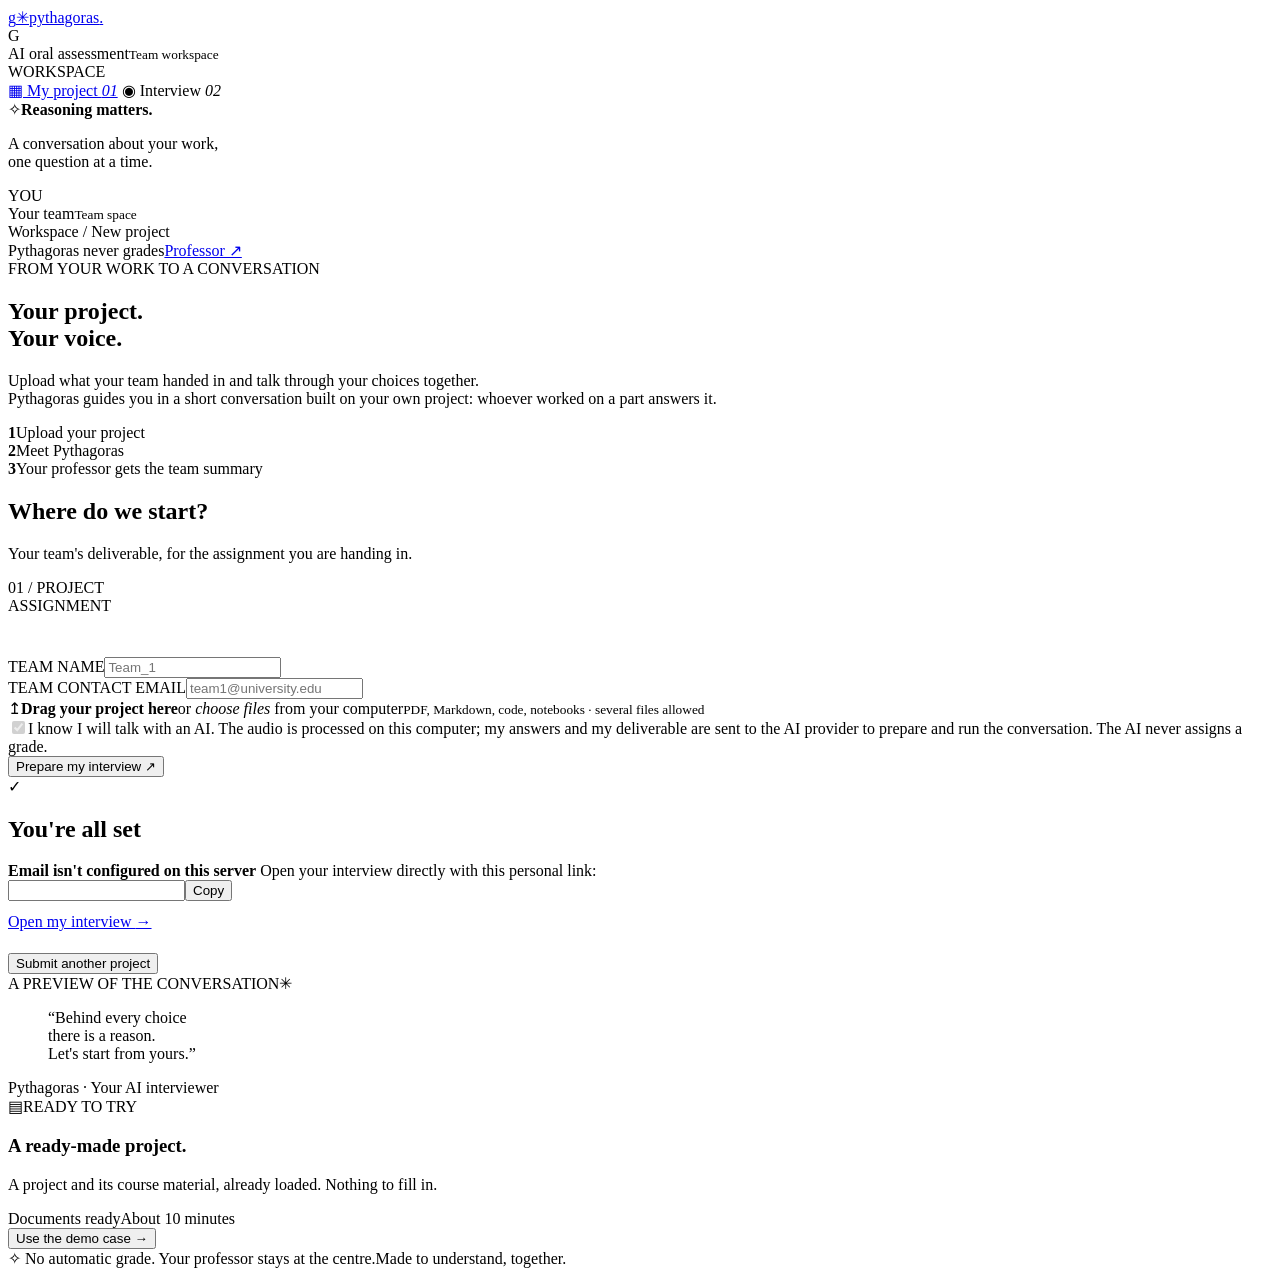
==== pythagoras/static/index.html @ 5c40b946 "Initial commit" ====
<!doctype html>
<html lang="en">
<head>
  <meta charset="utf-8">
  <meta name="viewport" content="width=device-width, initial-scale=1">
  <meta name="theme-color" content="#111714">
  <title>Pythagoras — Your project, your voice.</title>
  <link rel="preconnect" href="https://fonts.googleapis.com">
  <link rel="preconnect" href="https://fonts.gstatic.com" crossorigin>
  <link href="https://fonts.googleapis.com/css2?family=DM+Sans:opsz,wght@9..40,400;9..40,500;9..40,600;9..40,700&family=Manrope:wght@400;500;600;700;800&display=swap" rel="stylesheet">
  <link rel="stylesheet" href="/static/room.css">
</head>
<body>
<div class="app-shell">
  <aside class="sidebar"><a href="/" class="brand"><span class="brand-icon">g<span>✳</span></span>pythagoras<span class="brand-dot">.</span></a>
    <div class="workspace"><span class="workspace-icon">G</span><div>AI oral assessment<small>Team workspace</small></div></div>
    <div class="nav-label">WORKSPACE</div>
    <nav><a class="nav-item active" href="/"><span>▦</span> My project <i>01</i></a>
      <span class="nav-item off"><span>◉</span> Interview <i>02</i></span></nav>
    <div class="sidebar-bottom"><div class="sidebar-note"><span>✧</span><strong>Reasoning matters.</strong><p>A conversation about your work,<br>one question at a time.</p></div>
      <div class="profile"><div class="avatar small">YOU</div><div>Your team<small>Team space</small></div></div></div></aside>
  <main>
    <header class="topbar"><div id="breadcrumb">Workspace <span>/</span> New project</div><div class="top-right"><span class="status-dot"></span><span>Pythagoras never grades</span><span class="divider"></span><a href="/prof/login">Professor ↗</a></div></header>
    <section class="view">
      <div class="page-intro"><div class="eyebrow"><span></span> FROM YOUR WORK TO A CONVERSATION</div>
        <h1>Your project.<br><span>Your voice.</span></h1>
        <p>Upload what your team handed in and talk through your choices together.<br>Pythagoras guides you in a short conversation built on your own project: whoever worked on a part answers it.</p></div>
      <div class="steps"><div class="step current"><b>1</b><span>Upload your project</span></div><div class="step-line"></div><div class="step"><b>2</b><span>Meet Pythagoras</span></div><div class="step-line"></div><div class="step"><b>3</b><span>Your professor gets the team summary</span></div></div>

      <div class="upload-grid">
        <div>
          <div class="panel upload-panel" id="form-card">
            <div class="panel-heading"><div><h2>Where do we start?</h2><p>Your team's deliverable, for the assignment you are handing in.</p></div><span class="tiny-tag">01 / PROJECT</span></div>
            <form id="submit-form" novalidate>
              <div class="field"><label for="assignment">ASSIGNMENT</label><div id="assignment-wrap"><div class="skeleton" style="height:42px"></div></div></div>
              <div class="row-2">
                <div class="field"><label for="name">TEAM NAME</label><input type="text" id="name" name="name" autocomplete="organization" placeholder="Team_1" required></div>
                <div class="field"><label for="email">TEAM CONTACT EMAIL</label><input type="email" id="email" name="email" autocomplete="email" placeholder="team1@university.edu" required></div>
              </div>
              <div class="drop-zone" id="dropzone" tabindex="0" role="button" aria-label="Add files">
                <span class="upload-symbol">↥</span><strong>Drag your project here</strong><span>or <em>choose files</em> from your computer</span><small>PDF, Markdown, code, notebooks · several files allowed</small>
                <input type="file" id="files" multiple hidden>
              </div>
              <div class="chips" id="chips"></div>
              <label class="consent"><input type="checkbox" checked disabled><span>I know I will talk with an AI. The audio is processed on this computer; my answers and my deliverable are sent to the AI provider to prepare and run the conversation. The AI never assigns a grade.</span></label>
              <div id="form-error" class="error hidden" role="alert"></div>
              <button class="primary full" id="submit-btn" type="submit">Prepare my interview <span>↗</span></button>
            </form>
          </div>

          <div class="panel upload-panel hidden" id="success-card">
            <div class="success-mark">✓</div>
            <h2>You're all set</h2>
            <p class="lede" id="success-msg"></p>
            <div class="notice warn hidden" id="direct-link">
              <strong>Email isn't configured on this server</strong>
              Open your interview directly with this personal link:
              <div class="copy-row"><input type="text" id="invite-url" readonly><button class="btn" id="copy-invite" type="button">Copy</button></div>
              <div style="margin-top:12px"><a class="primary" id="open-invite" href="#">Open my interview <span>→</span></a></div>
            </div>
            <p style="margin:22px 0 0"><button class="secondary" id="again" type="button">Submit another project</button></p>
          </div>
        </div>

        <div class="right-stack">
          <article class="preview-card"><div class="preview-top"><span class="tiny-tag">A PREVIEW OF THE CONVERSATION</span><span class="sparkle">✳</span></div><div class="mini-orb"></div><blockquote>“Behind every choice<br>there is a reason.<br>Let's start from yours.”</blockquote><div class="preview-bottom"><span class="status-dot"></span> Pythagoras · Your AI interviewer</div></article>
          <article class="demo-card" id="demo-card"><div class="demo-heading"><span class="file-icon">▤</span><span class="tiny-tag">READY TO TRY</span></div><h3 id="demo-headline">A ready-made project.</h3>
            <p id="demo-blurb">A project and its course material, already loaded. Nothing to fill in.</p>
            <div class="demo-meta"><span id="demo-docs">Documents ready</span><span>About 10 minutes</span></div>
            <button id="sample-button" type="button"><span id="demo-cta">Use the demo case</span> <span>→</span></button>
            <div id="demo-error" class="error hidden" role="alert"></div></article>
        </div>
      </div>
      <footer class="page-footer"><span>✧ No automatic grade. Your professor stays at the centre.</span><span>Made to understand, together.</span></footer>
    </section>
  </main>
</div>
<script src="/static/app.js"></script>
<script src="/static/index.js"></script>
</body>
</html>
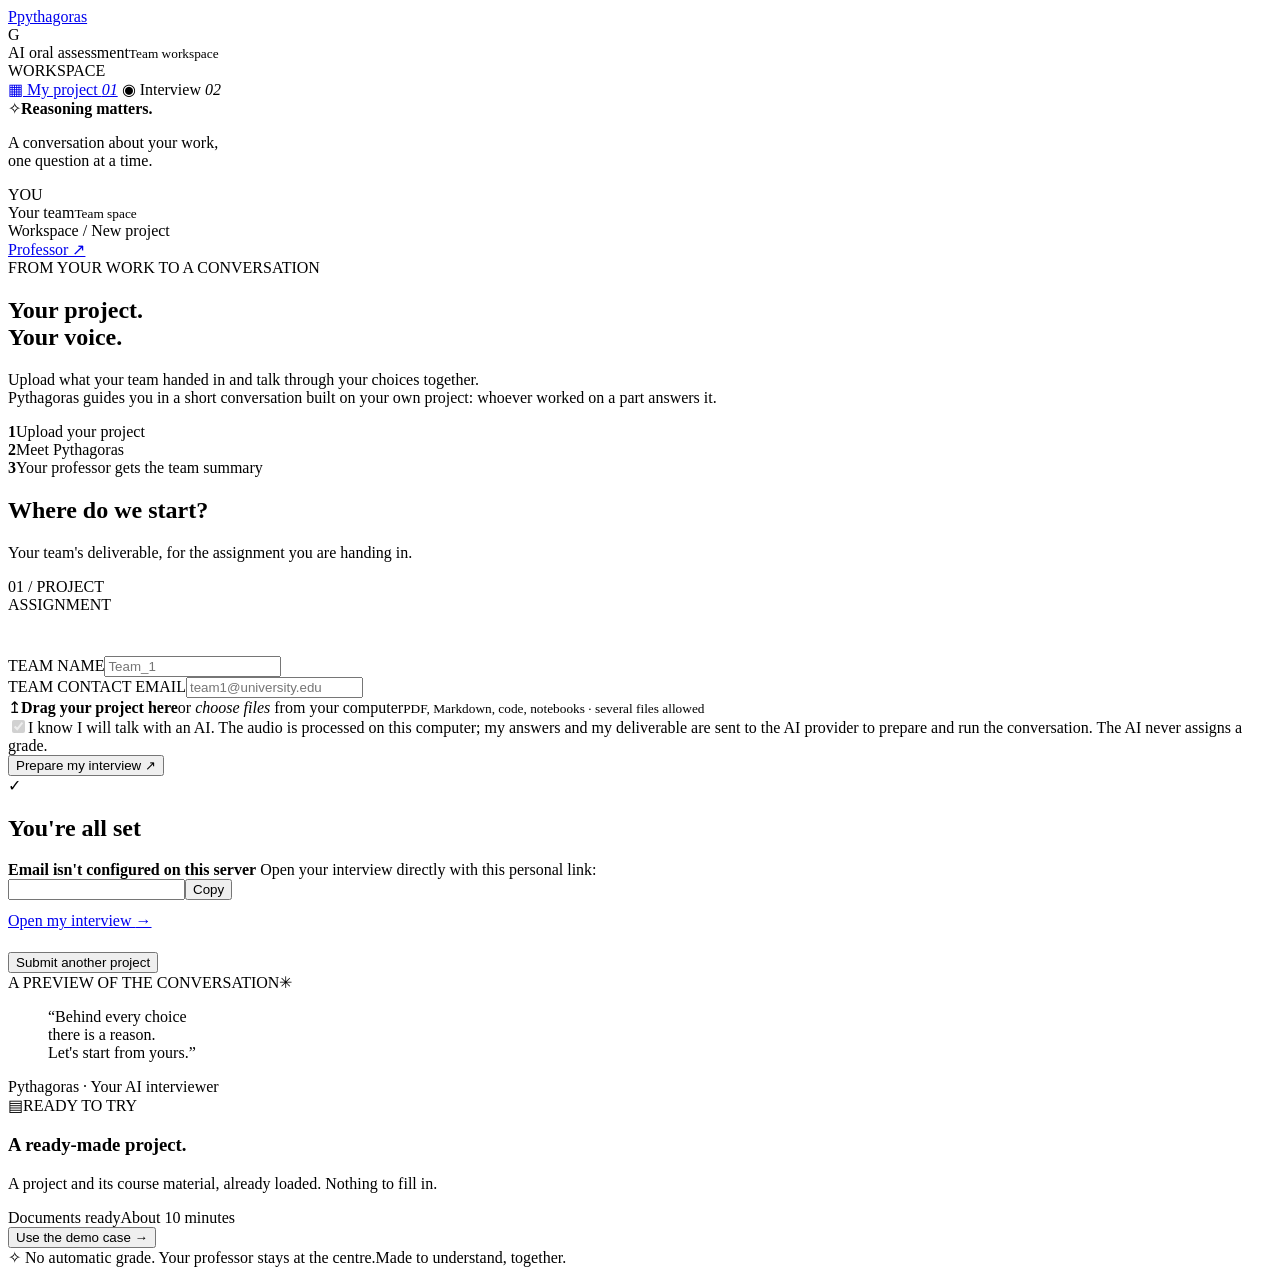
==== commit 4a1fd95c: "Remove topbar badge, P logo without dot, larger text" ====
--- a/pythagoras/static/index.html
+++ b/pythagoras/static/index.html
@@ -1,5 +1,6 @@
 <!doctype html>
 <html lang="en">
+
 <head>
   <meta charset="utf-8">
   <meta name="viewport" content="width=device-width, initial-scale=1">
@@ -7,75 +8,131 @@
   <title>Pythagoras — Your project, your voice.</title>
   <link rel="preconnect" href="https://fonts.googleapis.com">
   <link rel="preconnect" href="https://fonts.gstatic.com" crossorigin>
-  <link href="https://fonts.googleapis.com/css2?family=DM+Sans:opsz,wght@9..40,400;9..40,500;9..40,600;9..40,700&family=Manrope:wght@400;500;600;700;800&display=swap" rel="stylesheet">
+  <link
+    href="https://fonts.googleapis.com/css2?family=DM+Sans:opsz,wght@9..40,400;9..40,500;9..40,600;9..40,700&family=Manrope:wght@400;500;600;700;800&display=swap"
+    rel="stylesheet">
   <link rel="stylesheet" href="/static/room.css">
 </head>
+
 <body>
-<div class="app-shell">
-  <aside class="sidebar"><a href="/" class="brand"><span class="brand-icon">g<span>✳</span></span>pythagoras<span class="brand-dot">.</span></a>
-    <div class="workspace"><span class="workspace-icon">G</span><div>AI oral assessment<small>Team workspace</small></div></div>
-    <div class="nav-label">WORKSPACE</div>
-    <nav><a class="nav-item active" href="/"><span>▦</span> My project <i>01</i></a>
-      <span class="nav-item off"><span>◉</span> Interview <i>02</i></span></nav>
-    <div class="sidebar-bottom"><div class="sidebar-note"><span>✧</span><strong>Reasoning matters.</strong><p>A conversation about your work,<br>one question at a time.</p></div>
-      <div class="profile"><div class="avatar small">YOU</div><div>Your team<small>Team space</small></div></div></div></aside>
-  <main>
-    <header class="topbar"><div id="breadcrumb">Workspace <span>/</span> New project</div><div class="top-right"><span class="status-dot"></span><span>Pythagoras never grades</span><span class="divider"></span><a href="/prof/login">Professor ↗</a></div></header>
-    <section class="view">
-      <div class="page-intro"><div class="eyebrow"><span></span> FROM YOUR WORK TO A CONVERSATION</div>
-        <h1>Your project.<br><span>Your voice.</span></h1>
-        <p>Upload what your team handed in and talk through your choices together.<br>Pythagoras guides you in a short conversation built on your own project: whoever worked on a part answers it.</p></div>
-      <div class="steps"><div class="step current"><b>1</b><span>Upload your project</span></div><div class="step-line"></div><div class="step"><b>2</b><span>Meet Pythagoras</span></div><div class="step-line"></div><div class="step"><b>3</b><span>Your professor gets the team summary</span></div></div>
+  <div class="app-shell">
+    <aside class="sidebar"><a href="/" class="brand"><span class="brand-icon">P</span>pythagoras</a>
+      <div class="workspace"><span class="workspace-icon">G</span>
+        <div>AI oral assessment<small>Team workspace</small></div>
+      </div>
+      <div class="nav-label">WORKSPACE</div>
+      <nav><a class="nav-item active" href="/"><span>▦</span> My project <i>01</i></a>
+        <span class="nav-item off"><span>◉</span> Interview <i>02</i></span>
+      </nav>
+      <div class="sidebar-bottom">
+        <div class="sidebar-note"><span>✧</span><strong>Reasoning matters.</strong>
+          <p>A conversation about your work,<br>one question at a time.</p>
+        </div>
+        <div class="profile">
+          <div class="avatar small">YOU</div>
+          <div>Your team<small>Team space</small></div>
+        </div>
+      </div>
+    </aside>
+    <main>
+      <header class="topbar">
+        <div id="breadcrumb">Workspace <span>/</span> New project</div>
+        <div class="top-right"><a href="/prof/login">Professor ↗</a></div>
+      </header>
+      <section class="view">
+        <div class="page-intro">
+          <div class="eyebrow"><span></span> FROM YOUR WORK TO A CONVERSATION</div>
+          <h1>Your project.<br><span>Your voice.</span></h1>
+          <p>Upload what your team handed in and talk through your choices together.<br>Pythagoras guides you in a short
+            conversation built on your own project: whoever worked on a part answers it.</p>
+        </div>
+        <div class="steps">
+          <div class="step current"><b>1</b><span>Upload your project</span></div>
+          <div class="step-line"></div>
+          <div class="step"><b>2</b><span>Meet Pythagoras</span></div>
+          <div class="step-line"></div>
+          <div class="step"><b>3</b><span>Your professor gets the team summary</span></div>
+        </div>
 
-      <div class="upload-grid">
-        <div>
-          <div class="panel upload-panel" id="form-card">
-            <div class="panel-heading"><div><h2>Where do we start?</h2><p>Your team's deliverable, for the assignment you are handing in.</p></div><span class="tiny-tag">01 / PROJECT</span></div>
-            <form id="submit-form" novalidate>
-              <div class="field"><label for="assignment">ASSIGNMENT</label><div id="assignment-wrap"><div class="skeleton" style="height:42px"></div></div></div>
-              <div class="row-2">
-                <div class="field"><label for="name">TEAM NAME</label><input type="text" id="name" name="name" autocomplete="organization" placeholder="Team_1" required></div>
-                <div class="field"><label for="email">TEAM CONTACT EMAIL</label><input type="email" id="email" name="email" autocomplete="email" placeholder="team1@university.edu" required></div>
+        <div class="upload-grid">
+          <div>
+            <div class="panel upload-panel" id="form-card">
+              <div class="panel-heading">
+                <div>
+                  <h2>Where do we start?</h2>
+                  <p>Your team's deliverable, for the assignment you are handing in.</p>
+                </div><span class="tiny-tag">01 / PROJECT</span>
               </div>
-              <div class="drop-zone" id="dropzone" tabindex="0" role="button" aria-label="Add files">
-                <span class="upload-symbol">↥</span><strong>Drag your project here</strong><span>or <em>choose files</em> from your computer</span><small>PDF, Markdown, code, notebooks · several files allowed</small>
-                <input type="file" id="files" multiple hidden>
+              <form id="submit-form" novalidate>
+                <div class="field"><label for="assignment">ASSIGNMENT</label>
+                  <div id="assignment-wrap">
+                    <div class="skeleton" style="height:42px"></div>
+                  </div>
+                </div>
+                <div class="row-2">
+                  <div class="field"><label for="name">TEAM NAME</label><input type="text" id="name" name="name"
+                      autocomplete="organization" placeholder="Team_1" required></div>
+                  <div class="field"><label for="email">TEAM CONTACT EMAIL</label><input type="email" id="email"
+                      name="email" autocomplete="email" placeholder="team1@university.edu" required></div>
+                </div>
+                <div class="drop-zone" id="dropzone" tabindex="0" role="button" aria-label="Add files">
+                  <span class="upload-symbol">↥</span><strong>Drag your project here</strong><span>or <em>choose
+                      files</em> from your computer</span><small>PDF, Markdown, code, notebooks · several files
+                    allowed</small>
+                  <input type="file" id="files" multiple hidden>
+                </div>
+                <div class="chips" id="chips"></div>
+                <label class="consent"><input type="checkbox" checked disabled><span>I know I will talk with an AI. The
+                    audio is processed on this computer; my answers and my deliverable are sent to the AI provider to
+                    prepare and run the conversation. The AI never assigns a grade.</span></label>
+                <div id="form-error" class="error hidden" role="alert"></div>
+                <button class="primary full" id="submit-btn" type="submit">Prepare my interview <span>↗</span></button>
+              </form>
+            </div>
+
+            <div class="panel upload-panel hidden" id="success-card">
+              <div class="success-mark">✓</div>
+              <h2>You're all set</h2>
+              <p class="lede" id="success-msg"></p>
+              <div class="notice warn hidden" id="direct-link">
+                <strong>Email isn't configured on this server</strong>
+                Open your interview directly with this personal link:
+                <div class="copy-row"><input type="text" id="invite-url" readonly><button class="btn" id="copy-invite"
+                    type="button">Copy</button></div>
+                <div style="margin-top:12px"><a class="primary" id="open-invite" href="#">Open my interview
+                    <span>→</span></a></div>
               </div>
-              <div class="chips" id="chips"></div>
-              <label class="consent"><input type="checkbox" checked disabled><span>I know I will talk with an AI. The audio is processed on this computer; my answers and my deliverable are sent to the AI provider to prepare and run the conversation. The AI never assigns a grade.</span></label>
-              <div id="form-error" class="error hidden" role="alert"></div>
-              <button class="primary full" id="submit-btn" type="submit">Prepare my interview <span>↗</span></button>
-            </form>
+              <p style="margin:22px 0 0"><button class="secondary" id="again" type="button">Submit another
+                  project</button></p>
+            </div>
           </div>
 
-          <div class="panel upload-panel hidden" id="success-card">
-            <div class="success-mark">✓</div>
-            <h2>You're all set</h2>
-            <p class="lede" id="success-msg"></p>
-            <div class="notice warn hidden" id="direct-link">
-              <strong>Email isn't configured on this server</strong>
-              Open your interview directly with this personal link:
-              <div class="copy-row"><input type="text" id="invite-url" readonly><button class="btn" id="copy-invite" type="button">Copy</button></div>
-              <div style="margin-top:12px"><a class="primary" id="open-invite" href="#">Open my interview <span>→</span></a></div>
-            </div>
-            <p style="margin:22px 0 0"><button class="secondary" id="again" type="button">Submit another project</button></p>
+          <div class="right-stack">
+            <article class="preview-card">
+              <div class="preview-top"><span class="tiny-tag">A PREVIEW OF THE CONVERSATION</span><span
+                  class="sparkle">✳</span></div>
+              <div class="mini-orb"></div>
+              <blockquote>“Behind every choice<br>there is a reason.<br>Let's start from yours.”</blockquote>
+              <div class="preview-bottom"><span class="status-dot"></span> Pythagoras · Your AI interviewer</div>
+            </article>
+            <article class="demo-card" id="demo-card">
+              <div class="demo-heading"><span class="file-icon">▤</span><span class="tiny-tag">READY TO TRY</span></div>
+              <h3 id="demo-headline">A ready-made project.</h3>
+              <p id="demo-blurb">A project and its course material, already loaded. Nothing to fill in.</p>
+              <div class="demo-meta"><span id="demo-docs">Documents ready</span><span>About 10 minutes</span></div>
+              <button id="sample-button" type="button"><span id="demo-cta">Use the demo case</span>
+                <span>→</span></button>
+              <div id="demo-error" class="error hidden" role="alert"></div>
+            </article>
           </div>
         </div>
+        <footer class="page-footer"><span>✧ No automatic grade. Your professor stays at the centre.</span><span>Made to
+            understand, together.</span></footer>
+      </section>
+    </main>
+  </div>
+  <script src="/static/app.js"></script>
+  <script src="/static/index.js"></script>
+</body>
 
-        <div class="right-stack">
-          <article class="preview-card"><div class="preview-top"><span class="tiny-tag">A PREVIEW OF THE CONVERSATION</span><span class="sparkle">✳</span></div><div class="mini-orb"></div><blockquote>“Behind every choice<br>there is a reason.<br>Let's start from yours.”</blockquote><div class="preview-bottom"><span class="status-dot"></span> Pythagoras · Your AI interviewer</div></article>
-          <article class="demo-card" id="demo-card"><div class="demo-heading"><span class="file-icon">▤</span><span class="tiny-tag">READY TO TRY</span></div><h3 id="demo-headline">A ready-made project.</h3>
-            <p id="demo-blurb">A project and its course material, already loaded. Nothing to fill in.</p>
-            <div class="demo-meta"><span id="demo-docs">Documents ready</span><span>About 10 minutes</span></div>
-            <button id="sample-button" type="button"><span id="demo-cta">Use the demo case</span> <span>→</span></button>
-            <div id="demo-error" class="error hidden" role="alert"></div></article>
-        </div>
-      </div>
-      <footer class="page-footer"><span>✧ No automatic grade. Your professor stays at the centre.</span><span>Made to understand, together.</span></footer>
-    </section>
-  </main>
-</div>
-<script src="/static/app.js"></script>
-<script src="/static/index.js"></script>
-</body>
-</html>
+</html>
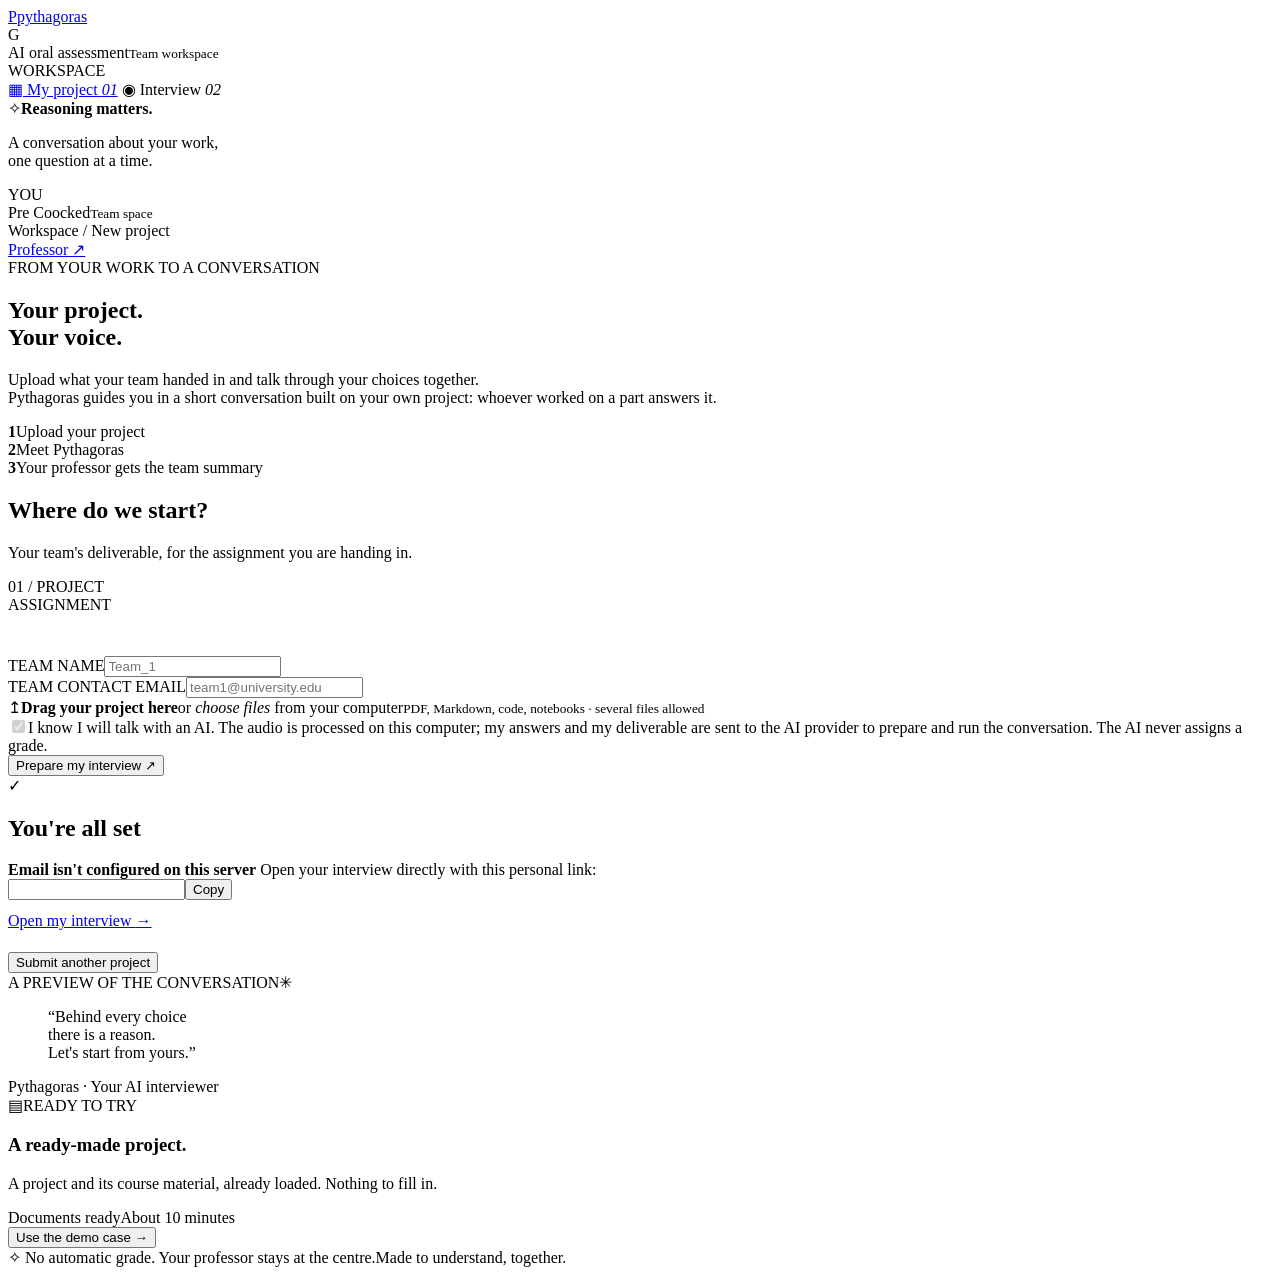
==== commit e675ba86: "Sidebar team name: Pre Coocked" ====
--- a/pythagoras/static/index.html
+++ b/pythagoras/static/index.html
@@ -30,7 +30,7 @@
         </div>
         <div class="profile">
           <div class="avatar small">YOU</div>
-          <div>Your team<small>Team space</small></div>
+          <div>Pre Coocked<small>Team space</small></div>
         </div>
       </div>
     </aside>
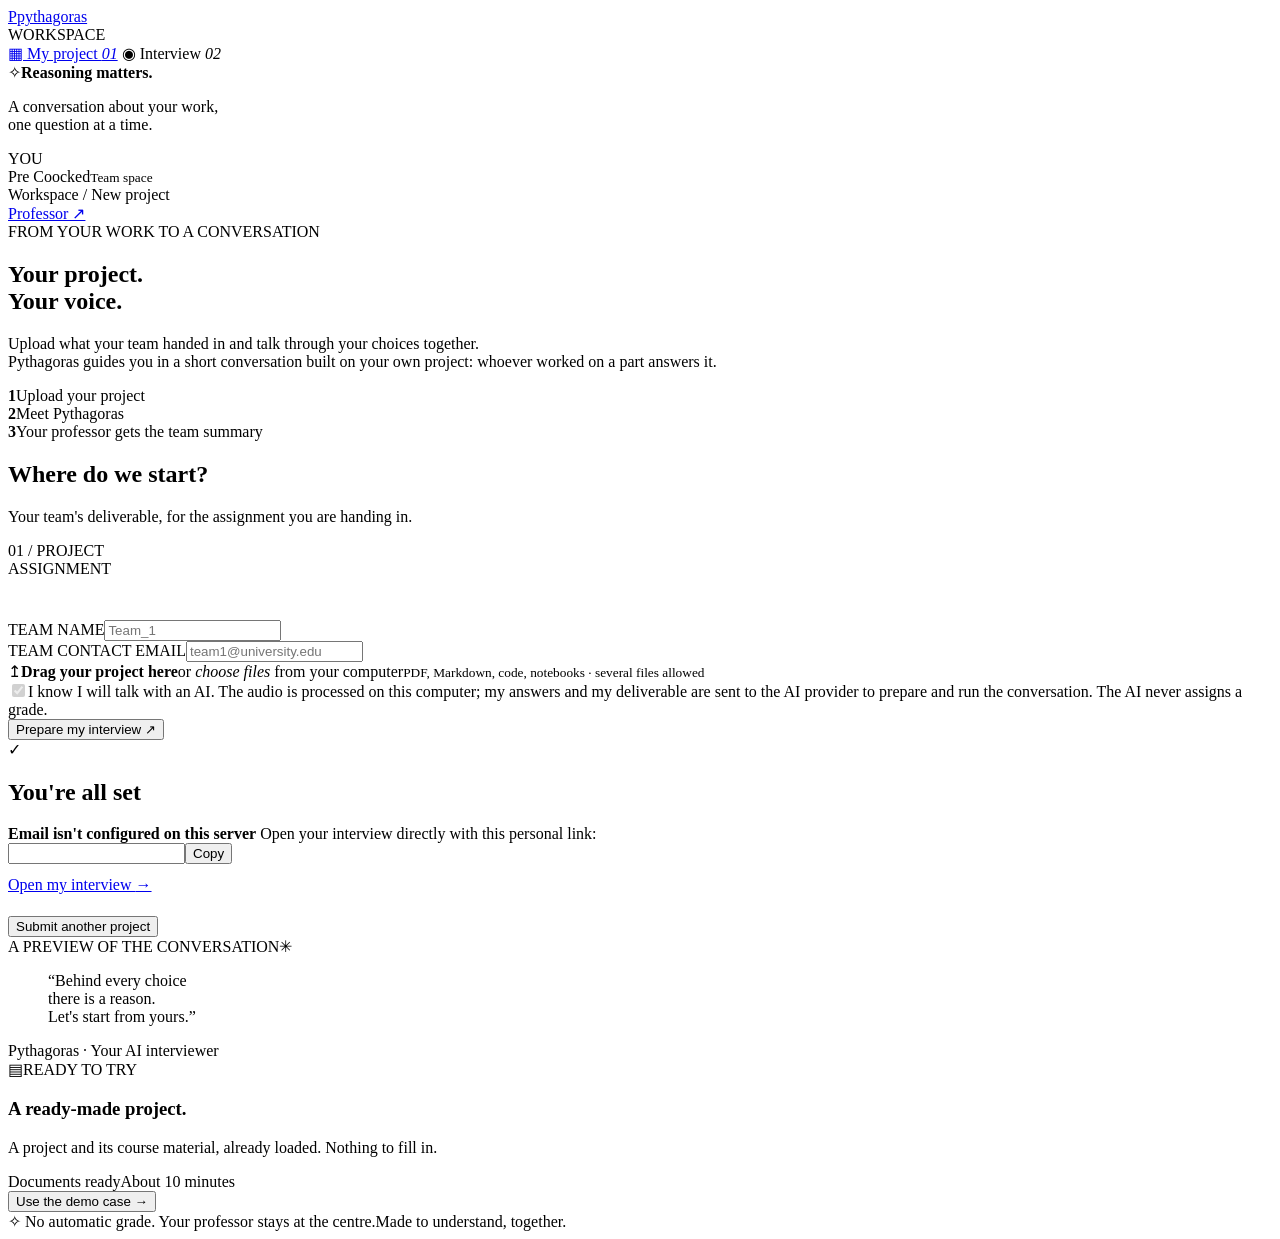
==== commit 80091430: "Remove sidebar workspace block" ====
--- a/pythagoras/static/index.html
+++ b/pythagoras/static/index.html
@@ -17,9 +17,7 @@
 <body>
   <div class="app-shell">
     <aside class="sidebar"><a href="/" class="brand"><span class="brand-icon">P</span>pythagoras</a>
-      <div class="workspace"><span class="workspace-icon">G</span>
-        <div>AI oral assessment<small>Team workspace</small></div>
-      </div>
+
       <div class="nav-label">WORKSPACE</div>
       <nav><a class="nav-item active" href="/"><span>▦</span> My project <i>01</i></a>
         <span class="nav-item off"><span>◉</span> Interview <i>02</i></span>
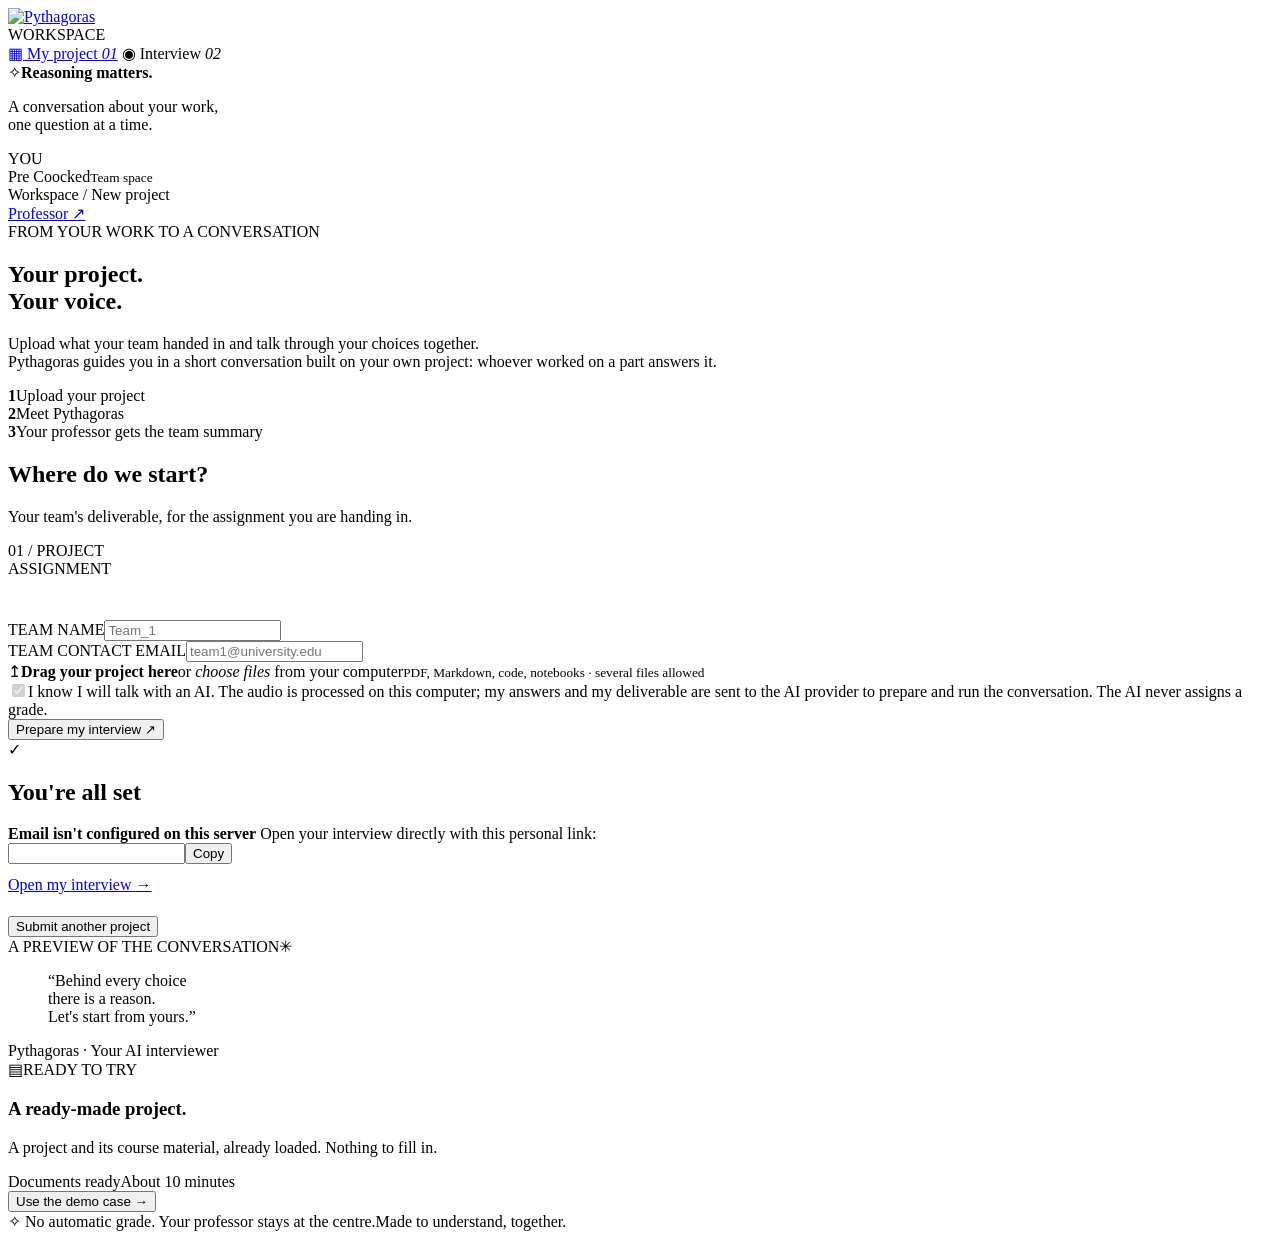
==== commit 6f2315cf: "Pythagoras wordmark logo" ====
--- a/pythagoras/static/index.html
+++ b/pythagoras/static/index.html
@@ -16,7 +16,7 @@
 
 <body>
   <div class="app-shell">
-    <aside class="sidebar"><a href="/" class="brand"><span class="brand-icon">P</span>pythagoras</a>
+    <aside class="sidebar"><a href="/" class="brand"><img class="brand-logo" src="/static/logo.png" alt="Pythagoras"></a>
 
       <div class="nav-label">WORKSPACE</div>
       <nav><a class="nav-item active" href="/"><span>▦</span> My project <i>01</i></a>
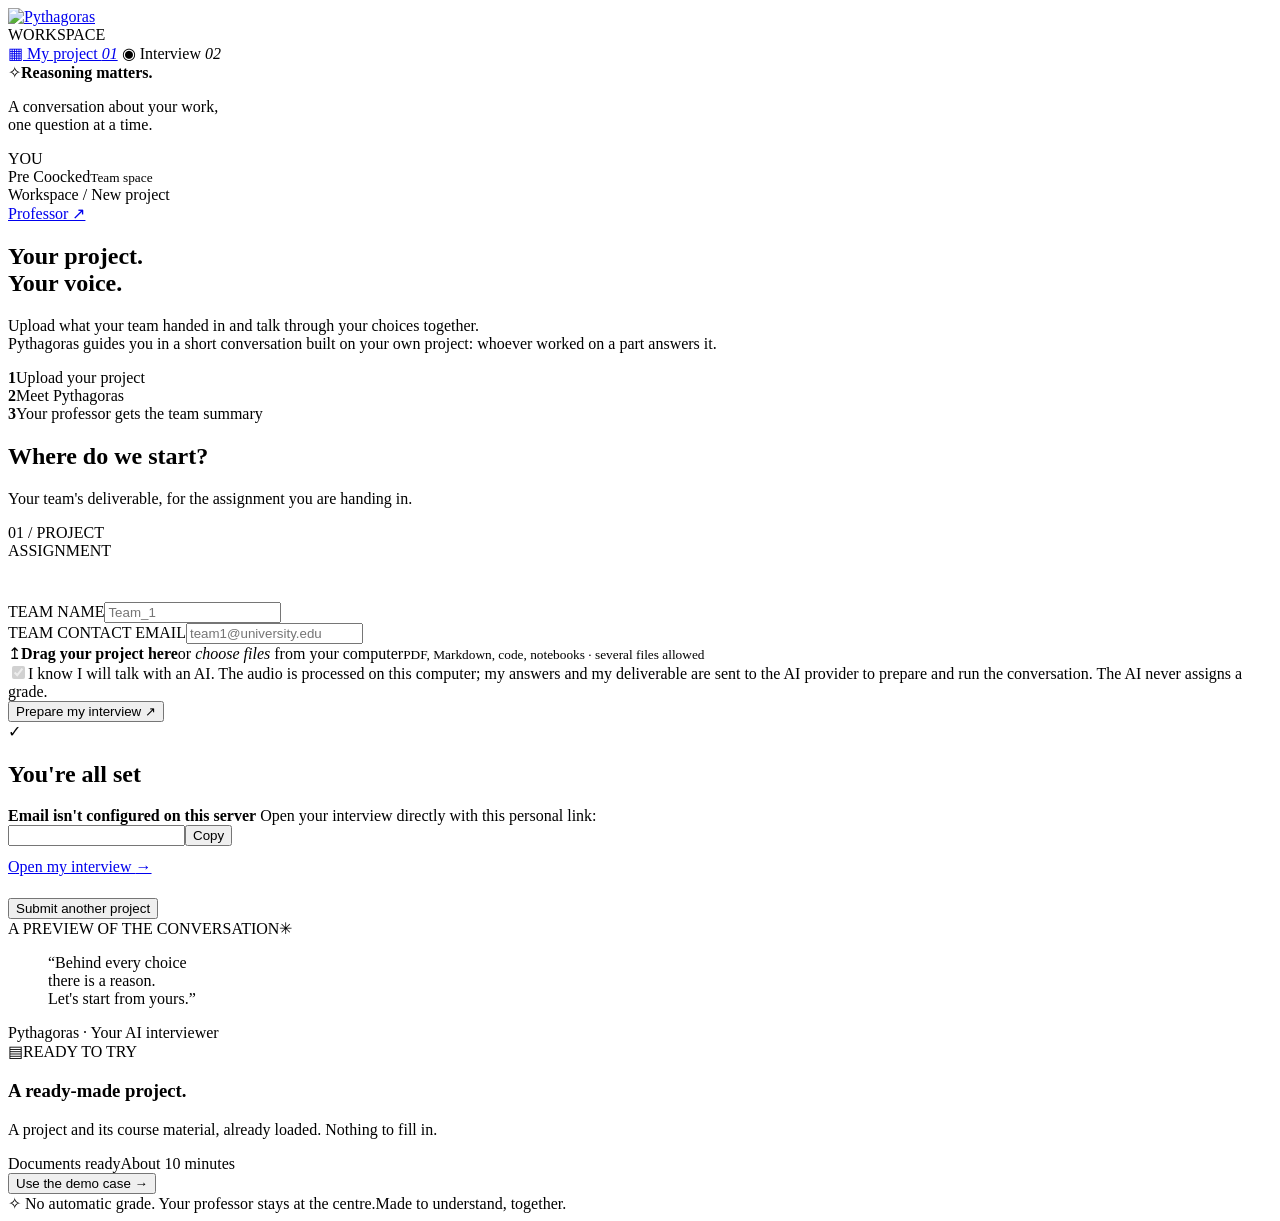
==== commit 1d98ffe1: "Remove upload page eyebrow" ====
--- a/pythagoras/static/index.html
+++ b/pythagoras/static/index.html
@@ -39,7 +39,6 @@
       </header>
       <section class="view">
         <div class="page-intro">
-          <div class="eyebrow"><span></span> FROM YOUR WORK TO A CONVERSATION</div>
           <h1>Your project.<br><span>Your voice.</span></h1>
           <p>Upload what your team handed in and talk through your choices together.<br>Pythagoras guides you in a short
             conversation built on your own project: whoever worked on a part answers it.</p>
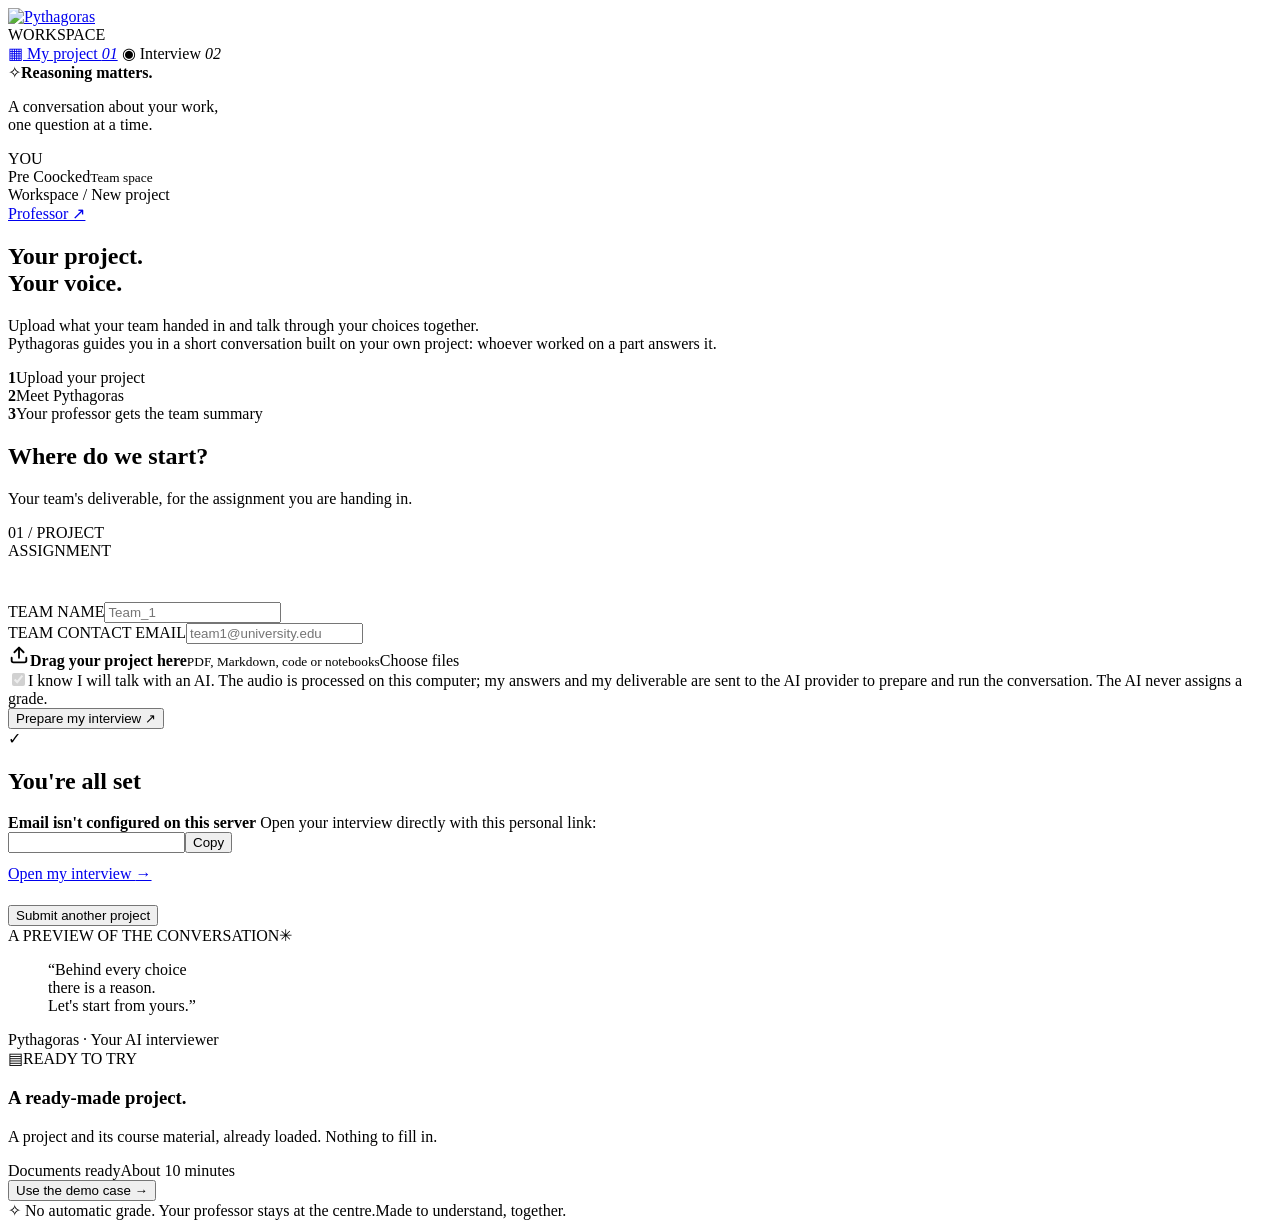
==== commit 9872fcb7: "Cleaner upload drop zone" ====
--- a/pythagoras/static/index.html
+++ b/pythagoras/static/index.html
@@ -73,9 +73,7 @@
                       name="email" autocomplete="email" placeholder="team1@university.edu" required></div>
                 </div>
                 <div class="drop-zone" id="dropzone" tabindex="0" role="button" aria-label="Add files">
-                  <span class="upload-symbol">↥</span><strong>Drag your project here</strong><span>or <em>choose
-                      files</em> from your computer</span><small>PDF, Markdown, code, notebooks · several files
-                    allowed</small>
+                  <span class="upload-symbol" aria-hidden="true"><svg viewBox="0 0 24 24" width="22" height="22" fill="none" stroke="currentColor" stroke-width="2" stroke-linecap="round" stroke-linejoin="round"><path d="M12 15V4"/><path d="m7 9 5-5 5 5"/><path d="M4 15v3a2 2 0 0 0 2 2h12a2 2 0 0 0 2-2v-3"/></svg></span><span class="drop-text"><strong>Drag your project here</strong><small>PDF, Markdown, code or notebooks</small></span><span class="drop-btn">Choose files</span>
                   <input type="file" id="files" multiple hidden>
                 </div>
                 <div class="chips" id="chips"></div>
